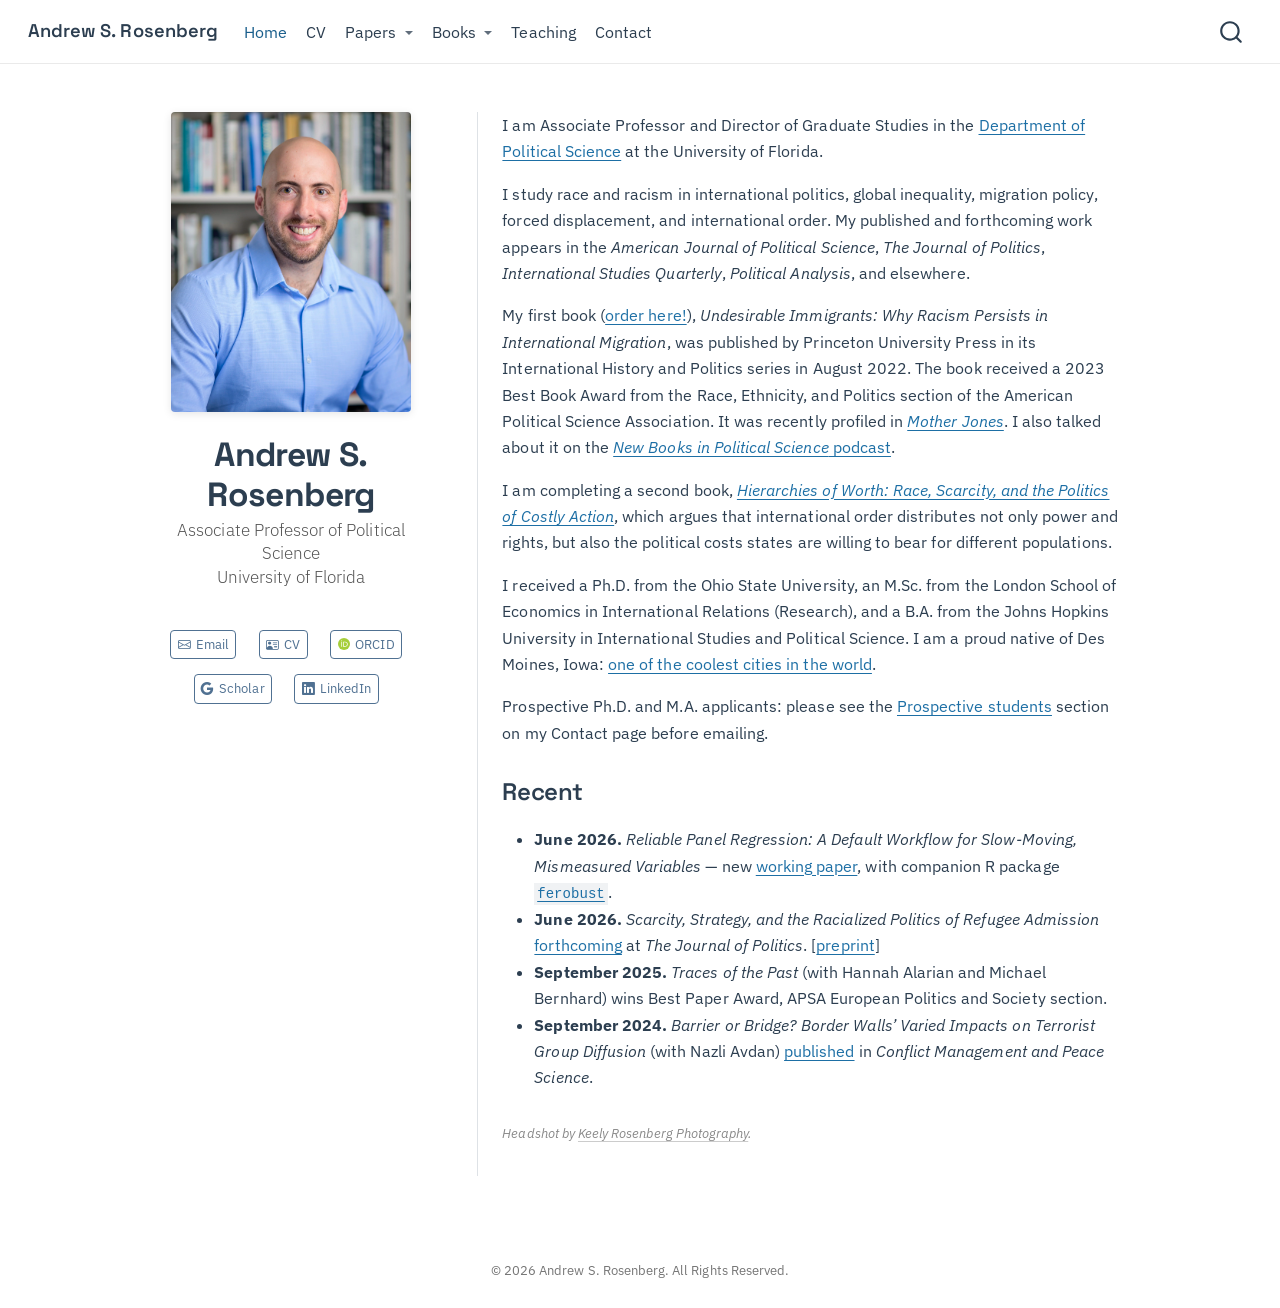
==== index.html @ 7e036d85 "Built site for gh-pages" ====
<!DOCTYPE html>
<html xmlns="http://www.w3.org/1999/xhtml" lang="en" xml:lang="en"><head>

<meta charset="utf-8">
<meta name="generator" content="quarto-1.10.18">

<meta name="viewport" content="width=device-width, initial-scale=1.0, user-scalable=yes">


<title>Andrew S. Rosenberg</title>
<style>
/* Default styles provided by pandoc.
** See https://pandoc.org/MANUAL.html#variables-for-html for config info.
*/
span.smallcaps{font-variant: small-caps;}
div.columns{display: flex; gap: 1.5em;}
div.column{flex: auto;}
@media screen {
div.columns{gap: min(4vw, 1.5em);}
div.column{overflow-x: auto;}
}
div.hanging-indent{margin-left: 1.5em; text-indent: -1.5em;}
ul.task-list{list-style: none;}
ul.task-list li input[type="checkbox"] {
  width: 0.8em;
  margin: 0 0.8em 0.2em -1em; /* quarto-specific, see https://github.com/quarto-dev/quarto-cli/issues/4556 */ 
  vertical-align: middle;
}
</style>


<script src="site_libs/quarto-nav/quarto-nav.js"></script>
<script src="site_libs/clipboard/clipboard.min.js"></script>
<script src="site_libs/quarto-search/autocomplete.umd.js"></script>
<script src="site_libs/quarto-search/fuse.min.js"></script>
<script src="site_libs/quarto-search/quarto-search.js"></script>
<meta name="quarto:offset" content="./">
<script src="site_libs/quarto-html/quarto.js" type="module"></script>
<script src="site_libs/quarto-html/tabsets/tabsets.js" type="module"></script>
<script src="site_libs/quarto-html/popper.min.js"></script>
<script src="site_libs/quarto-html/tippy.umd.min.js"></script>
<link href="site_libs/quarto-html/tippy.css" rel="stylesheet">
<link href="site_libs/quarto-html/quarto-syntax-highlighting-64a204ab8560d761af7679ceaba22944.css" rel="stylesheet" id="quarto-text-highlighting-styles">
<script src="site_libs/bootstrap/bootstrap.min.js"></script>
<link href="site_libs/bootstrap/bootstrap-icons.css" rel="stylesheet">
<link href="site_libs/bootstrap/bootstrap-4865375f4abc5d9d3b9dc83398e2c90b.min.css" rel="stylesheet" append-hash="true" id="quarto-bootstrap" data-mode="light">
<script id="quarto-search-options" type="application/json">{
  "location": "navbar",
  "copy-button": false,
  "collapse-after": 3,
  "panel-placement": "end",
  "type": "overlay",
  "limit": 50,
  "keyboard-shortcut": [
    "f",
    "/",
    "s"
  ],
  "show-item-context": false,
  "language": {
    "search-no-results-text": "No results",
    "search-matching-documents-text": "matching documents",
    "search-copy-link-title": "Copy link to search",
    "search-hide-matches-text": "Hide additional matches",
    "search-more-match-text": "more match in this document",
    "search-more-matches-text": "more matches in this document",
    "search-clear-button-title": "Clear",
    "search-text-placeholder": "",
    "search-detached-cancel-button-title": "Cancel",
    "search-submit-button-title": "Submit",
    "search-label": "Search"
  }
}</script>
<!-- Privacy-friendly analytics by Umami -->
<script defer="" src="https://cloud.umami.is/script.js" data-website-id="df23a5e4-51db-4d47-b178-74a1fa1f4a44"></script>


<meta property="og:title" content="Andrew S. Rosenberg">
<meta property="og:description" content="Associate Professor of Political ScienceUniversity of Florida">
<meta property="og:site_name" content="Andrew S. Rosenberg">
<meta name="twitter:title" content="Andrew S. Rosenberg">
<meta name="twitter:description" content="Associate Professor of Political ScienceUniversity of Florida">
<meta name="twitter:card" content="summary">
</head>

<body class="nav-fixed fullcontent quarto-light">

<div id="quarto-search-results"></div>
  <header id="quarto-header" class="headroom fixed-top">
    <nav class="navbar navbar-expand-lg " data-bs-theme="dark">
      <div class="navbar-container container-fluid">
      <div class="navbar-brand-container mx-auto">
    <a class="navbar-brand" href="./index.html">
    <span class="navbar-title">Andrew S. Rosenberg</span>
    </a>
  </div>
            <div id="quarto-search" class="" title="Search"></div>
          <button class="navbar-toggler" type="button" data-bs-toggle="collapse" data-bs-target="#navbarCollapse" aria-controls="navbarCollapse" role="menu" aria-expanded="false" aria-label="Toggle navigation" onclick="if (window.quartoToggleHeadroom) { window.quartoToggleHeadroom(); }">
  <span class="navbar-toggler-icon"></span>
</button>
          <div class="collapse navbar-collapse" id="navbarCollapse">
            <ul class="navbar-nav navbar-nav-scroll me-auto">
  <li class="nav-item">
    <a class="nav-link active" href="./index.html" aria-current="page"> 
<span class="menu-text">Home</span></a>
  </li>  
  <li class="nav-item">
    <a class="nav-link" href="./assets/asr-cv.pdf"> 
<span class="menu-text">CV</span></a>
  </li>  
  <li class="nav-item dropdown ">
    <a class="nav-link dropdown-toggle" href="#" id="nav-menu-papers" role="link" data-bs-toggle="dropdown" aria-expanded="false">
 <span class="menu-text">Papers</span>
    </a>
    <ul class="dropdown-menu" aria-labelledby="nav-menu-papers">    
        <li>
    <a class="dropdown-item" href="./publications.html">
 <span class="dropdown-text">Publications</span></a>
  </li>  
        <li>
    <a class="dropdown-item" href="./working-papers.html">
 <span class="dropdown-text">Working Papers</span></a>
  </li>  
    </ul>
  </li>
  <li class="nav-item dropdown ">
    <a class="nav-link dropdown-toggle" href="#" id="nav-menu-books" role="link" data-bs-toggle="dropdown" aria-expanded="false">
 <span class="menu-text">Books</span>
    </a>
    <ul class="dropdown-menu" aria-labelledby="nav-menu-books">    
        <li>
    <a class="dropdown-item" href="./books/undesirable.html">
 <span class="dropdown-text">Undesirable Immigrants</span></a>
  </li>  
        <li>
    <a class="dropdown-item" href="./books/hierarchies.html">
 <span class="dropdown-text">Hierarchies of Worth</span></a>
  </li>  
    </ul>
  </li>
  <li class="nav-item">
    <a class="nav-link" href="./teaching.html"> 
<span class="menu-text">Teaching</span></a>
  </li>  
  <li class="nav-item">
    <a class="nav-link" href="./contact.html"> 
<span class="menu-text">Contact</span></a>
  </li>  
</ul>
          </div> <!-- /navcollapse -->
            <div class="quarto-navbar-tools">
</div>
      </div> <!-- /container-fluid -->
    </nav>
</header>
<!-- content -->
<div id="quarto-content" class="quarto-container page-columns page-rows-contents page-layout-article page-navbar">
<!-- sidebar -->
<!-- margin-sidebar -->
    
<!-- main -->
<div class="quarto-about-trestles">
  <div class="about-entity">
    <img src="assets/headshot.webp" class="about-image
  rounded " style="width: 15em;">
<header id="title-block-header" class="quarto-title-block default">
<div class="quarto-title">
<h1 class="title">Andrew S. Rosenberg</h1>
<p class="subtitle lead">Associate Professor of Political Science<br>University of Florida</p>
</div>
<div class="quarto-title-meta">
  </div>
</header>
    <div class="about-links">
  <a href="mailto:andrewrosenberg@ufl.edu" class="about-link" rel="" target="">
    <i class="bi bi-envelope"></i>
     <span class="about-link-text">Email</span>
  </a>
  <a href="/assets/asr-cv.pdf" class="about-link" rel="" target="">
    <i class="bi bi-person-vcard"></i>
     <span class="about-link-text">CV</span>
  </a>
  <a href="https://orcid.org/0000-0001-9374-7741" class="about-link" rel="" target="">
    <i class="bi bi-orcid"></i>
     <span class="about-link-text">ORCID</span>
  </a>
  <a href="https://scholar.google.com/citations?user=pQSgOXsAAAAJ&amp;hl=en" class="about-link" rel="" target="">
    <i class="bi bi-google"></i>
     <span class="about-link-text">Scholar</span>
  </a>
  <a href="https://www.linkedin.com/in/andrew-rosenberg-b7ba1b83/" class="about-link" rel="" target="">
    <i class="bi bi-linkedin"></i>
     <span class="about-link-text">LinkedIn</span>
  </a>
</div>
  </div>
  <div class="about-contents"><main class="content" id="quarto-document-content">
<p>I am Associate Professor and Director of Graduate Studies in the <a href="https://politicalscience.ufl.edu/">Department of Political Science</a> at the University of Florida.</p>
<p>I study race and racism in international politics, global inequality, migration policy, forced displacement, and international order. My published and forthcoming work appears in the <em>American Journal of Political Science</em>, <em>The Journal of Politics</em>, <em>International Studies Quarterly</em>, <em>Political Analysis</em>, and elsewhere.</p>
<p>My first book (<a href="https://press.princeton.edu/books/hardcover/9780691238739/undesirable-immigrants">order here!</a>), <em>Undesirable Immigrants: Why Racism Persists in International Migration</em>, was published by Princeton University Press in its International History and Politics series in August 2022. The book received a 2023 Best Book Award from the Race, Ethnicity, and Politics section of the American Political Science Association. It was recently profiled in <a href="https://www.motherjones.com/politics/2022/08/the-chinese-exclusion-act-may-be-in-the-past-but-racism-still-drives-most-immigration-policies/"><em>Mother Jones</em></a>. I also talked about it on the <a href="https://newbooksnetwork.com/undesirable-immigrants"><em>New Books in Political Science</em> podcast</a>.</p>
<p>I am completing a second book, <a href="./books/hierarchies.html"><em>Hierarchies of Worth: Race, Scarcity, and the Politics of Costly Action</em></a>, which argues that international order distributes not only power and rights, but also the political costs states are willing to bear for different populations.</p>
<p>I received a Ph.D.&nbsp;from the Ohio State University, an M.Sc. from the London School of Economics in International Relations (Research), and a B.A. from the Johns Hopkins University in International Studies and Political Science. I am a proud native of Des Moines, Iowa: <a href="https://www.politico.com/magazine/story/2016/01/how-des-moines-iowa-got-cool-213552">one of the coolest cities in the world</a>.</p>
<p>Prospective Ph.D.&nbsp;and M.A.&nbsp;applicants: please see the <a href="./contact.html#prospective-students">Prospective students</a> section on my Contact page before emailing.</p>
<section id="recent" class="level2">
<h2 data-anchor-id="recent">Recent</h2>
<ul>
<li><strong>June 2026.</strong> <em>Reliable Panel Regression: A Default Workflow for Slow-Moving, Mismeasured Variables</em> — new <a href="https://arxiv.org/abs/2606.14009">working paper</a>, with companion R package <a href="https://github.com/asrosenberg/ferobust"><code>ferobust</code></a>.</li>
<li><strong>June 2026.</strong> <em>Scarcity, Strategy, and the Racialized Politics of Refugee Admission</em> <a href="https://doi.org/10.1086/742812">forthcoming</a> at <em>The Journal of Politics</em>. [<a href="https://osf.io/preprints/socarxiv/fm8u4_v1">preprint</a>]</li>
<li><strong>September 2025.</strong> <em>Traces of the Past</em> (with Hannah Alarian and Michael Bernhard) wins Best Paper Award, APSA European Politics and Society section.</li>
<li><strong>September 2024.</strong> <em>Barrier or Bridge? Border Walls’ Varied Impacts on Terrorist Group Diffusion</em> (with Nazli Avdan) <a href="https://doi.org/10.1177/07388942241270927">published</a> in <em>Conflict Management and Peace Science</em>.</li>
</ul>
<div class="photo-credit">
<p>Headshot by <a href="https://keelyrosenbergphotography.com/">Keely Rosenberg Photography</a>.</p>
</div>


</section>
</main></div>
</div>
 <!-- /main -->
<script id="quarto-html-after-body" type="application/javascript">
  window.document.addEventListener("DOMContentLoaded", function (event) {
    const isCodeAnnotation = (el) => {
      for (const clz of el.classList) {
        if (clz.startsWith('code-annotation-')) {                     
          return true;
        }
      }
      return false;
    }
    const onCopySuccess = function(e) {
      // button target
      const button = e.trigger;
      // don't keep focus
      button.blur();
      // flash "checked"
      button.classList.add('code-copy-button-checked');
      var currentTitle = button.getAttribute("title");
      button.setAttribute("title", "Copied!");
      let tooltip;
      if (window.bootstrap) {
        button.setAttribute("data-bs-toggle", "tooltip");
        button.setAttribute("data-bs-placement", "left");
        button.setAttribute("data-bs-title", "Copied!");
        tooltip = new bootstrap.Tooltip(button, 
          { trigger: "manual", 
            customClass: "code-copy-button-tooltip",
            offset: [0, -8]});
        tooltip.show();    
      }
      setTimeout(function() {
        if (tooltip) {
          tooltip.hide();
          button.removeAttribute("data-bs-title");
          button.removeAttribute("data-bs-toggle");
          button.removeAttribute("data-bs-placement");
        }
        button.setAttribute("title", currentTitle);
        button.classList.remove('code-copy-button-checked');
      }, 1000);
      // clear code selection
      e.clearSelection();
    }
    const getTextToCopy = function(trigger) {
      const outerScaffold = trigger.parentElement.cloneNode(true);
      const codeEl = outerScaffold.querySelector('code');
      for (const childEl of codeEl.children) {
        if (isCodeAnnotation(childEl)) {
          childEl.remove();
        }
      }
      return codeEl.innerText;
    }
    const clipboard = new window.ClipboardJS('.code-copy-button:not([data-in-quarto-modal])', {
      text: getTextToCopy
    });
    clipboard.on('success', onCopySuccess);
    if (window.document.getElementById('quarto-embedded-source-code-modal')) {
      const clipboardModal = new window.ClipboardJS('.code-copy-button[data-in-quarto-modal]', {
        text: getTextToCopy,
        container: window.document.getElementById('quarto-embedded-source-code-modal')
      });
      clipboardModal.on('success', onCopySuccess);
    }
      var localhostRegex = new RegExp(/^(?:http|https):\/\/localhost\:?[0-9]*\//);
      var mailtoRegex = new RegExp(/^mailto:/);
        var filterRegex = new RegExp("https:\/\/andrewrosenberg\.com");
      var isInternal = (href) => {
          return filterRegex.test(href) || localhostRegex.test(href) || mailtoRegex.test(href);
      }
      // Inspect non-navigation links and adorn them if external
     var links = window.document.querySelectorAll('a[href]:not(.nav-link):not(.navbar-brand):not(.toc-action):not(.sidebar-link):not(.sidebar-item-toggle):not(.pagination-link):not(.no-external):not([aria-hidden]):not(.dropdown-item):not(.quarto-navigation-tool):not(.about-link)');
      for (var i=0; i<links.length; i++) {
        const link = links[i];
        if (!isInternal(link.href)) {
          // undo the damage that might have been done by quarto-nav.js in the case of
          // links that we want to consider external
          if (link.dataset.originalHref !== undefined) {
            link.href = link.dataset.originalHref;
          }
        }
      }
    function tippyHover(el, contentFn, onTriggerFn, onUntriggerFn) {
      const config = {
        allowHTML: true,
        maxWidth: 500,
        delay: 100,
        arrow: false,
        appendTo: function(el) {
            return el.parentElement;
        },
        interactive: true,
        interactiveBorder: 10,
        theme: 'quarto',
        placement: 'bottom-start',
      };
      if (contentFn) {
        config.content = contentFn;
      }
      if (onTriggerFn) {
        config.onTrigger = onTriggerFn;
      }
      if (onUntriggerFn) {
        config.onUntrigger = onUntriggerFn;
      }
      window.tippy(el, config); 
    }
    const noterefs = window.document.querySelectorAll('a[role="doc-noteref"]');
    for (var i=0; i<noterefs.length; i++) {
      const ref = noterefs[i];
      tippyHover(ref, function() {
        // use id or data attribute instead here
        let href = ref.getAttribute('data-footnote-href') || ref.getAttribute('href');
        try { href = new URL(href).hash; } catch {}
        const id = href.replace(/^#\/?/, "");
        const note = window.document.getElementById(id);
        if (note) {
          return note.innerHTML;
        } else {
          return "";
        }
      });
    }
    const xrefs = window.document.querySelectorAll('a.quarto-xref');
    const processXRef = (id, note) => {
      // Strip column container classes
      const stripColumnClz = (el) => {
        el.classList.remove("page-full", "page-columns");
        if (el.children) {
          for (const child of el.children) {
            stripColumnClz(child);
          }
        }
      }
      stripColumnClz(note)
      if (id === null || id.startsWith('sec-')) {
        // Special case sections, only their first couple elements
        const container = document.createElement("div");
        if (note.children && note.children.length > 2) {
          container.appendChild(note.children[0].cloneNode(true));
          for (let i = 1; i < note.children.length; i++) {
            const child = note.children[i];
            if (child.tagName === "P" && child.innerText === "") {
              continue;
            } else {
              container.appendChild(child.cloneNode(true));
              break;
            }
          }
          if (window.Quarto?.typesetMath) {
            window.Quarto.typesetMath(container);
          }
          return container.innerHTML
        } else {
          if (window.Quarto?.typesetMath) {
            window.Quarto.typesetMath(note);
          }
          return note.innerHTML;
        }
      } else {
        // Remove any anchor links if they are present
        const anchorLink = note.querySelector('a.anchorjs-link');
        if (anchorLink) {
          anchorLink.remove();
        }
        if (window.Quarto?.typesetMath) {
          window.Quarto.typesetMath(note);
        }
        if (note.classList.contains("callout")) {
          return note.outerHTML;
        } else {
          return note.innerHTML;
        }
      }
    }
    for (var i=0; i<xrefs.length; i++) {
      const xref = xrefs[i];
      tippyHover(xref, undefined, function(instance) {
        instance.disable();
        let url = xref.getAttribute('href');
        let hash = undefined; 
        if (url.startsWith('#')) {
          hash = url;
        } else {
          try { hash = new URL(url).hash; } catch {}
        }
        if (hash) {
          const id = hash.replace(/^#\/?/, "");
          const note = window.document.getElementById(id);
          if (note !== null) {
            try {
              const html = processXRef(id, note.cloneNode(true));
              instance.setContent(html);
            } finally {
              instance.enable();
              instance.show();
            }
          } else {
            // See if we can fetch this
            fetch(url.split('#')[0])
            .then(res => res.text())
            .then(html => {
              const parser = new DOMParser();
              const htmlDoc = parser.parseFromString(html, "text/html");
              const note = htmlDoc.getElementById(id);
              if (note !== null) {
                const html = processXRef(id, note);
                instance.setContent(html);
              } 
            }).finally(() => {
              instance.enable();
              instance.show();
            });
          }
        } else {
          // See if we can fetch a full url (with no hash to target)
          // This is a special case and we should probably do some content thinning / targeting
          fetch(url)
          .then(res => res.text())
          .then(html => {
            const parser = new DOMParser();
            const htmlDoc = parser.parseFromString(html, "text/html");
            const note = htmlDoc.querySelector('main.content');
            if (note !== null) {
              // This should only happen for chapter cross references
              // (since there is no id in the URL)
              // remove the first header
              if (note.children.length > 0 && note.children[0].tagName === "HEADER") {
                note.children[0].remove();
              }
              const html = processXRef(null, note);
              instance.setContent(html);
            } 
          }).finally(() => {
            instance.enable();
            instance.show();
          });
        }
      }, function(instance) {
      });
    }
        let selectedAnnoteEl;
        const selectorForAnnotation = ( cell, annotation) => {
          let cellAttr = 'data-code-cell="' + cell + '"';
          let lineAttr = 'data-code-annotation="' +  annotation + '"';
          const selector = 'span[' + cellAttr + '][' + lineAttr + ']';
          return selector;
        }
        const selectCodeLines = (annoteEl) => {
          const doc = window.document;
          const targetCell = annoteEl.getAttribute("data-target-cell");
          const targetAnnotation = annoteEl.getAttribute("data-target-annotation");
          const annoteSpan = window.document.querySelector(selectorForAnnotation(targetCell, targetAnnotation));
          const lines = annoteSpan.getAttribute("data-code-lines").split(",");
          const lineIds = lines.map((line) => {
            return targetCell + "-" + line;
          })
          let top = null;
          let height = null;
          let parent = null;
          if (lineIds.length > 0) {
              //compute the position of the single el (top and bottom and make a div)
              const el = window.document.getElementById(lineIds[0]);
              top = el.offsetTop;
              height = el.offsetHeight;
              parent = el.parentElement.parentElement;
            if (lineIds.length > 1) {
              const lastEl = window.document.getElementById(lineIds[lineIds.length - 1]);
              const bottom = lastEl.offsetTop + lastEl.offsetHeight;
              height = bottom - top;
            }
            if (top !== null && height !== null && parent !== null) {
              // cook up a div (if necessary) and position it 
              let div = window.document.getElementById("code-annotation-line-highlight");
              if (div === null) {
                div = window.document.createElement("div");
                div.setAttribute("id", "code-annotation-line-highlight");
                div.style.position = 'absolute';
                parent.appendChild(div);
              }
              div.style.top = top - 2 + "px";
              div.style.height = height + 4 + "px";
              div.style.left = 0;
              let gutterDiv = window.document.getElementById("code-annotation-line-highlight-gutter");
              if (gutterDiv === null) {
                gutterDiv = window.document.createElement("div");
                gutterDiv.setAttribute("id", "code-annotation-line-highlight-gutter");
                gutterDiv.style.position = 'absolute';
                const codeCell = window.document.getElementById(targetCell);
                const gutter = codeCell.querySelector('.code-annotation-gutter');
                gutter.appendChild(gutterDiv);
              }
              gutterDiv.style.top = top - 2 + "px";
              gutterDiv.style.height = height + 4 + "px";
            }
            selectedAnnoteEl = annoteEl;
          }
        };
        const unselectCodeLines = () => {
          const elementsIds = ["code-annotation-line-highlight", "code-annotation-line-highlight-gutter"];
          elementsIds.forEach((elId) => {
            const div = window.document.getElementById(elId);
            if (div) {
              div.remove();
            }
          });
          selectedAnnoteEl = undefined;
        };
          // Handle positioning of the toggle
      window.addEventListener(
        "resize",
        throttle(() => {
          elRect = undefined;
          if (selectedAnnoteEl) {
            selectCodeLines(selectedAnnoteEl);
          }
        }, 10)
      );
      function throttle(fn, ms) {
      let throttle = false;
      let timer;
        return (...args) => {
          if(!throttle) { // first call gets through
              fn.apply(this, args);
              throttle = true;
          } else { // all the others get throttled
              if(timer) clearTimeout(timer); // cancel #2
              timer = setTimeout(() => {
                fn.apply(this, args);
                timer = throttle = false;
              }, ms);
          }
        };
      }
        // Attach click handler to the DT
        const annoteDls = window.document.querySelectorAll('dt[data-target-cell]');
        for (const annoteDlNode of annoteDls) {
          annoteDlNode.addEventListener('click', (event) => {
            const clickedEl = event.target;
            if (clickedEl !== selectedAnnoteEl) {
              unselectCodeLines();
              const activeEl = window.document.querySelector('dt[data-target-cell].code-annotation-active');
              if (activeEl) {
                activeEl.classList.remove('code-annotation-active');
              }
              selectCodeLines(clickedEl);
              clickedEl.classList.add('code-annotation-active');
            } else {
              // Unselect the line
              unselectCodeLines();
              clickedEl.classList.remove('code-annotation-active');
            }
          });
        }
    const findCites = (el) => {
      const parentEl = el.parentElement;
      if (parentEl) {
        const cites = parentEl.dataset.cites;
        if (cites) {
          return {
            el,
            cites: cites.split(' ')
          };
        } else {
          return findCites(el.parentElement)
        }
      } else {
        return undefined;
      }
    };
    var bibliorefs = window.document.querySelectorAll('a[role="doc-biblioref"]');
    for (var i=0; i<bibliorefs.length; i++) {
      const ref = bibliorefs[i];
      const citeInfo = findCites(ref);
      if (citeInfo) {
        tippyHover(citeInfo.el, function() {
          var popup = window.document.createElement('div');
          citeInfo.cites.forEach(function(cite) {
            var citeDiv = window.document.createElement('div');
            citeDiv.classList.add('hanging-indent');
            citeDiv.classList.add('csl-entry');
            var biblioDiv = window.document.getElementById('ref-' + cite);
            if (biblioDiv) {
              citeDiv.innerHTML = biblioDiv.innerHTML;
            }
            popup.appendChild(citeDiv);
          });
          return popup.innerHTML;
        });
      }
    }
  });
  </script>
</div> <!-- /content -->
<footer class="footer">
  <div class="nav-footer">
    <div class="nav-footer-left">
      &nbsp;
    </div>   
    <div class="nav-footer-center">
<p>© 2026 Andrew S. Rosenberg. All Rights Reserved.</p>
</div>
    <div class="nav-footer-right">
      &nbsp;
    </div>
  </div>
</footer>




</body></html>
---- site_libs/quarto-html/tippy.css ----
.tippy-box[data-animation=fade][data-state=hidden]{opacity:0}[data-tippy-root]{max-width:calc(100vw - 10px)}.tippy-box{position:relative;background-color:#333;color:#fff;border-radius:4px;font-size:14px;line-height:1.4;white-space:normal;outline:0;transition-property:transform,visibility,opacity}.tippy-box[data-placement^=top]>.tippy-arrow{bottom:0}.tippy-box[data-placement^=top]>.tippy-arrow:before{bottom:-7px;left:0;border-width:8px 8px 0;border-top-color:initial;transform-origin:center top}.tippy-box[data-placement^=bottom]>.tippy-arrow{top:0}.tippy-box[data-placement^=bottom]>.tippy-arrow:before{top:-7px;left:0;border-width:0 8px 8px;border-bottom-color:initial;transform-origin:center bottom}.tippy-box[data-placement^=left]>.tippy-arrow{right:0}.tippy-box[data-placement^=left]>.tippy-arrow:before{border-width:8px 0 8px 8px;border-left-color:initial;right:-7px;transform-origin:center left}.tippy-box[data-placement^=right]>.tippy-arrow{left:0}.tippy-box[data-placement^=right]>.tippy-arrow:before{left:-7px;border-width:8px 8px 8px 0;border-right-color:initial;transform-origin:center right}.tippy-box[data-inertia][data-state=visible]{transition-timing-function:cubic-bezier(.54,1.5,.38,1.11)}.tippy-arrow{width:16px;height:16px;color:#333}.tippy-arrow:before{content:"";position:absolute;border-color:transparent;border-style:solid}.tippy-content{position:relative;padding:5px 9px;z-index:1}
---- site_libs/quarto-html/quarto-syntax-highlighting-64a204ab8560d761af7679ceaba22944.css ----
/* quarto syntax highlight colors */
:root {
  --quarto-hl-ot-color: #003B4F;
  --quarto-hl-at-color: #657422;
  --quarto-hl-ss-color: #20794D;
  --quarto-hl-an-color: #5E5E5E;
  --quarto-hl-fu-color: #4758AB;
  --quarto-hl-st-color: #20794D;
  --quarto-hl-cf-color: #003B4F;
  --quarto-hl-op-color: #5E5E5E;
  --quarto-hl-er-color: #AD0000;
  --quarto-hl-bn-color: #AD0000;
  --quarto-hl-al-color: #AD0000;
  --quarto-hl-va-color: #111111;
  --quarto-hl-bu-color: inherit;
  --quarto-hl-ex-color: inherit;
  --quarto-hl-pp-color: #AD0000;
  --quarto-hl-in-color: #5E5E5E;
  --quarto-hl-vs-color: #20794D;
  --quarto-hl-wa-color: #5E5E5E;
  --quarto-hl-do-color: #5E5E5E;
  --quarto-hl-im-color: #00769E;
  --quarto-hl-ch-color: #20794D;
  --quarto-hl-dt-color: #AD0000;
  --quarto-hl-fl-color: #AD0000;
  --quarto-hl-co-color: #5E5E5E;
  --quarto-hl-cv-color: #5E5E5E;
  --quarto-hl-cn-color: #8f5902;
  --quarto-hl-sc-color: #5E5E5E;
  --quarto-hl-dv-color: #AD0000;
  --quarto-hl-kw-color: #003B4F;
}

/* other quarto variables */
:root {
  --quarto-font-monospace: SFMono-Regular, Menlo, Monaco, Consolas, "Liberation Mono", "Courier New", monospace;
}

/* syntax highlight based on Pandoc's rules */
pre > code.sourceCode > span {
  color: #003B4F;
}

code.sourceCode > span {
  color: #003B4F;
}

div.sourceCode,
div.sourceCode pre.sourceCode {
  color: #003B4F;
}

/* Normal */
code span {
  color: #003B4F;
}

/* Alert */
code span.al {
  color: #AD0000;
  font-style: inherit;
}

/* Annotation */
code span.an {
  color: #5E5E5E;
  font-style: inherit;
}

/* Attribute */
code span.at {
  color: #657422;
  font-style: inherit;
}

/* BaseN */
code span.bn {
  color: #AD0000;
  font-style: inherit;
}

/* BuiltIn */
code span.bu {
  font-style: inherit;
}

/* ControlFlow */
code span.cf {
  color: #003B4F;
  font-weight: bold;
  font-style: inherit;
}

/* Char */
code span.ch {
  color: #20794D;
  font-style: inherit;
}

/* Constant */
code span.cn {
  color: #8f5902;
  font-style: inherit;
}

/* Comment */
code span.co {
  color: #5E5E5E;
  font-style: inherit;
}

/* CommentVar */
code span.cv {
  color: #5E5E5E;
  font-style: italic;
}

/* Documentation */
code span.do {
  color: #5E5E5E;
  font-style: italic;
}

/* DataType */
code span.dt {
  color: #AD0000;
  font-style: inherit;
}

/* DecVal */
code span.dv {
  color: #AD0000;
  font-style: inherit;
}

/* Error */
code span.er {
  color: #AD0000;
  font-style: inherit;
}

/* Extension */
code span.ex {
  font-style: inherit;
}

/* Float */
code span.fl {
  color: #AD0000;
  font-style: inherit;
}

/* Function */
code span.fu {
  color: #4758AB;
  font-style: inherit;
}

/* Import */
code span.im {
  color: #00769E;
  font-style: inherit;
}

/* Information */
code span.in {
  color: #5E5E5E;
  font-style: inherit;
}

/* Keyword */
code span.kw {
  color: #003B4F;
  font-weight: bold;
  font-style: inherit;
}

/* Operator */
code span.op {
  color: #5E5E5E;
  font-style: inherit;
}

/* Other */
code span.ot {
  color: #003B4F;
  font-style: inherit;
}

/* Preprocessor */
code span.pp {
  color: #AD0000;
  font-style: inherit;
}

/* SpecialChar */
code span.sc {
  color: #5E5E5E;
  font-style: inherit;
}

/* SpecialString */
code span.ss {
  color: #20794D;
  font-style: inherit;
}

/* String */
code span.st {
  color: #20794D;
  font-style: inherit;
}

/* Variable */
code span.va {
  color: #111111;
  font-style: inherit;
}

/* VerbatimString */
code span.vs {
  color: #20794D;
  font-style: inherit;
}

/* Warning */
code span.wa {
  color: #5E5E5E;
  font-style: italic;
}

.prevent-inlining {
  content: "</";
}

/*# sourceMappingURL=9d8d5bb603a83b8298b89080a598c93b.css.map */
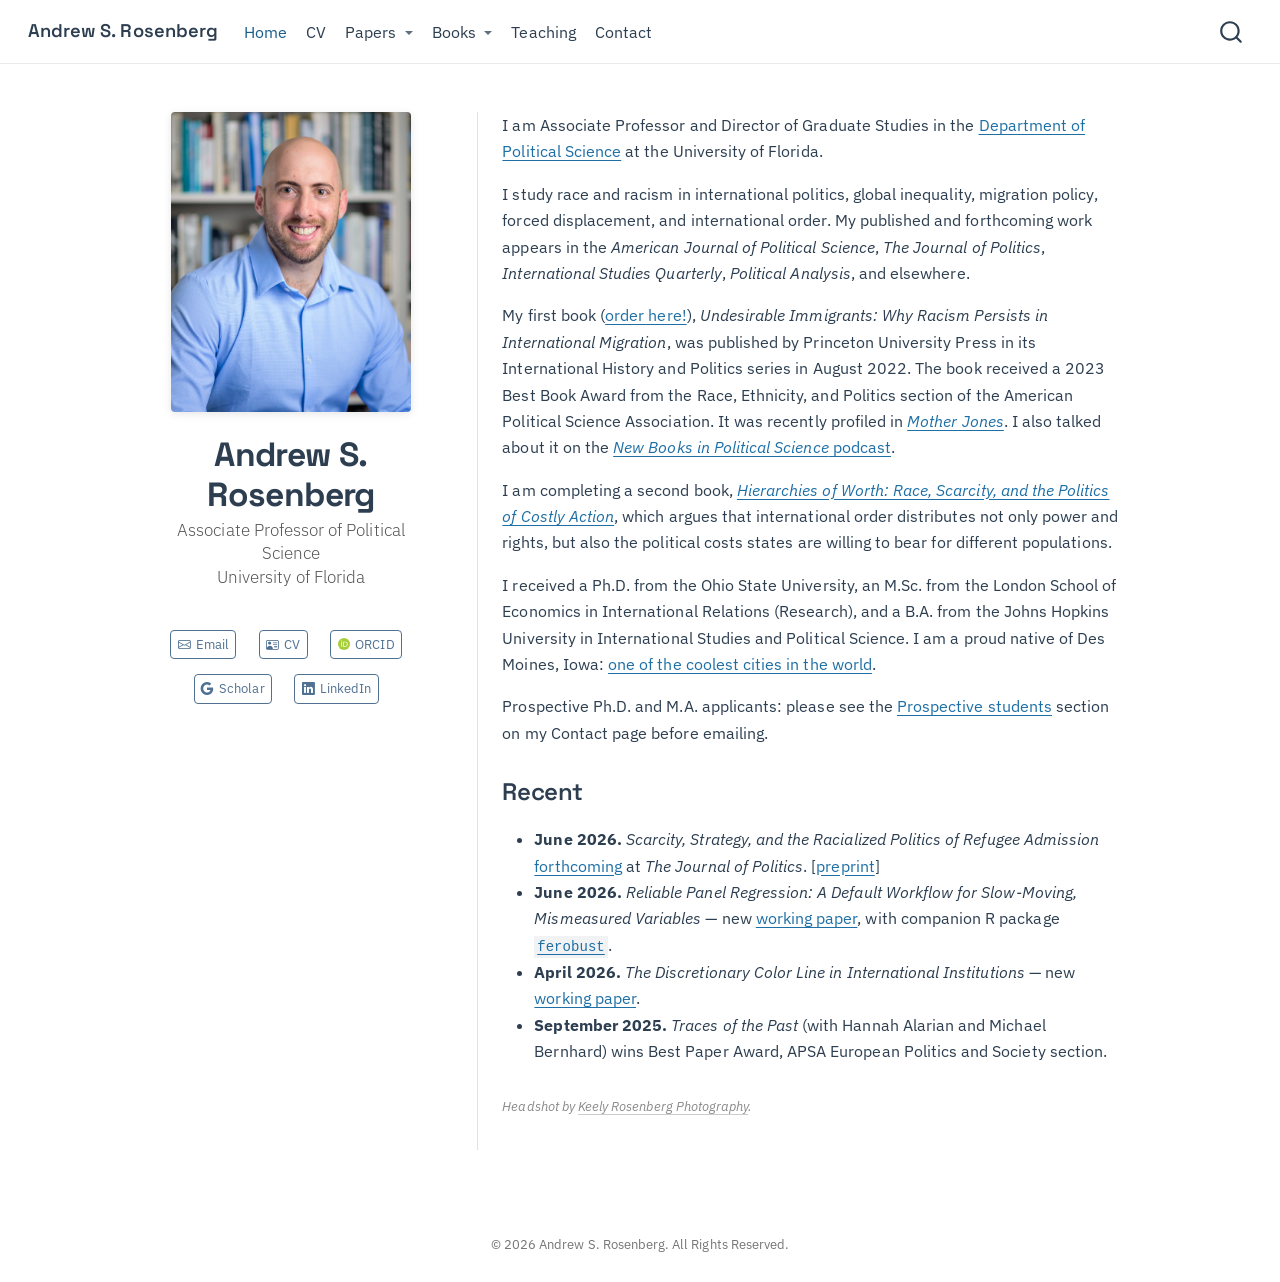
==== commit 3a81ca1b: "Built site for gh-pages" ====
--- a/index.html
+++ b/index.html
@@ -204,10 +204,10 @@
 <section id="recent" class="level2">
 <h2 data-anchor-id="recent">Recent</h2>
 <ul>
+<li><strong>June 2026.</strong> <em>Scarcity, Strategy, and the Racialized Politics of Refugee Admission</em> <a href="https://doi.org/10.1086/742812">forthcoming</a> at <em>The Journal of Politics</em>. [<a href="https://osf.io/preprints/socarxiv/fm8u4_v1">preprint</a>]</li>
 <li><strong>June 2026.</strong> <em>Reliable Panel Regression: A Default Workflow for Slow-Moving, Mismeasured Variables</em> — new <a href="https://arxiv.org/abs/2606.14009">working paper</a>, with companion R package <a href="https://github.com/asrosenberg/ferobust"><code>ferobust</code></a>.</li>
-<li><strong>June 2026.</strong> <em>Scarcity, Strategy, and the Racialized Politics of Refugee Admission</em> <a href="https://doi.org/10.1086/742812">forthcoming</a> at <em>The Journal of Politics</em>. [<a href="https://osf.io/preprints/socarxiv/fm8u4_v1">preprint</a>]</li>
+<li><strong>April 2026.</strong> <em>The Discretionary Color Line in International Institutions</em> — new <a href="https://osf.io/preprints/socarxiv/962sx_v1">working paper</a>.</li>
 <li><strong>September 2025.</strong> <em>Traces of the Past</em> (with Hannah Alarian and Michael Bernhard) wins Best Paper Award, APSA European Politics and Society section.</li>
-<li><strong>September 2024.</strong> <em>Barrier or Bridge? Border Walls’ Varied Impacts on Terrorist Group Diffusion</em> (with Nazli Avdan) <a href="https://doi.org/10.1177/07388942241270927">published</a> in <em>Conflict Management and Peace Science</em>.</li>
 </ul>
 <div class="photo-credit">
 <p>Headshot by <a href="https://keelyrosenbergphotography.com/">Keely Rosenberg Photography</a>.</p>
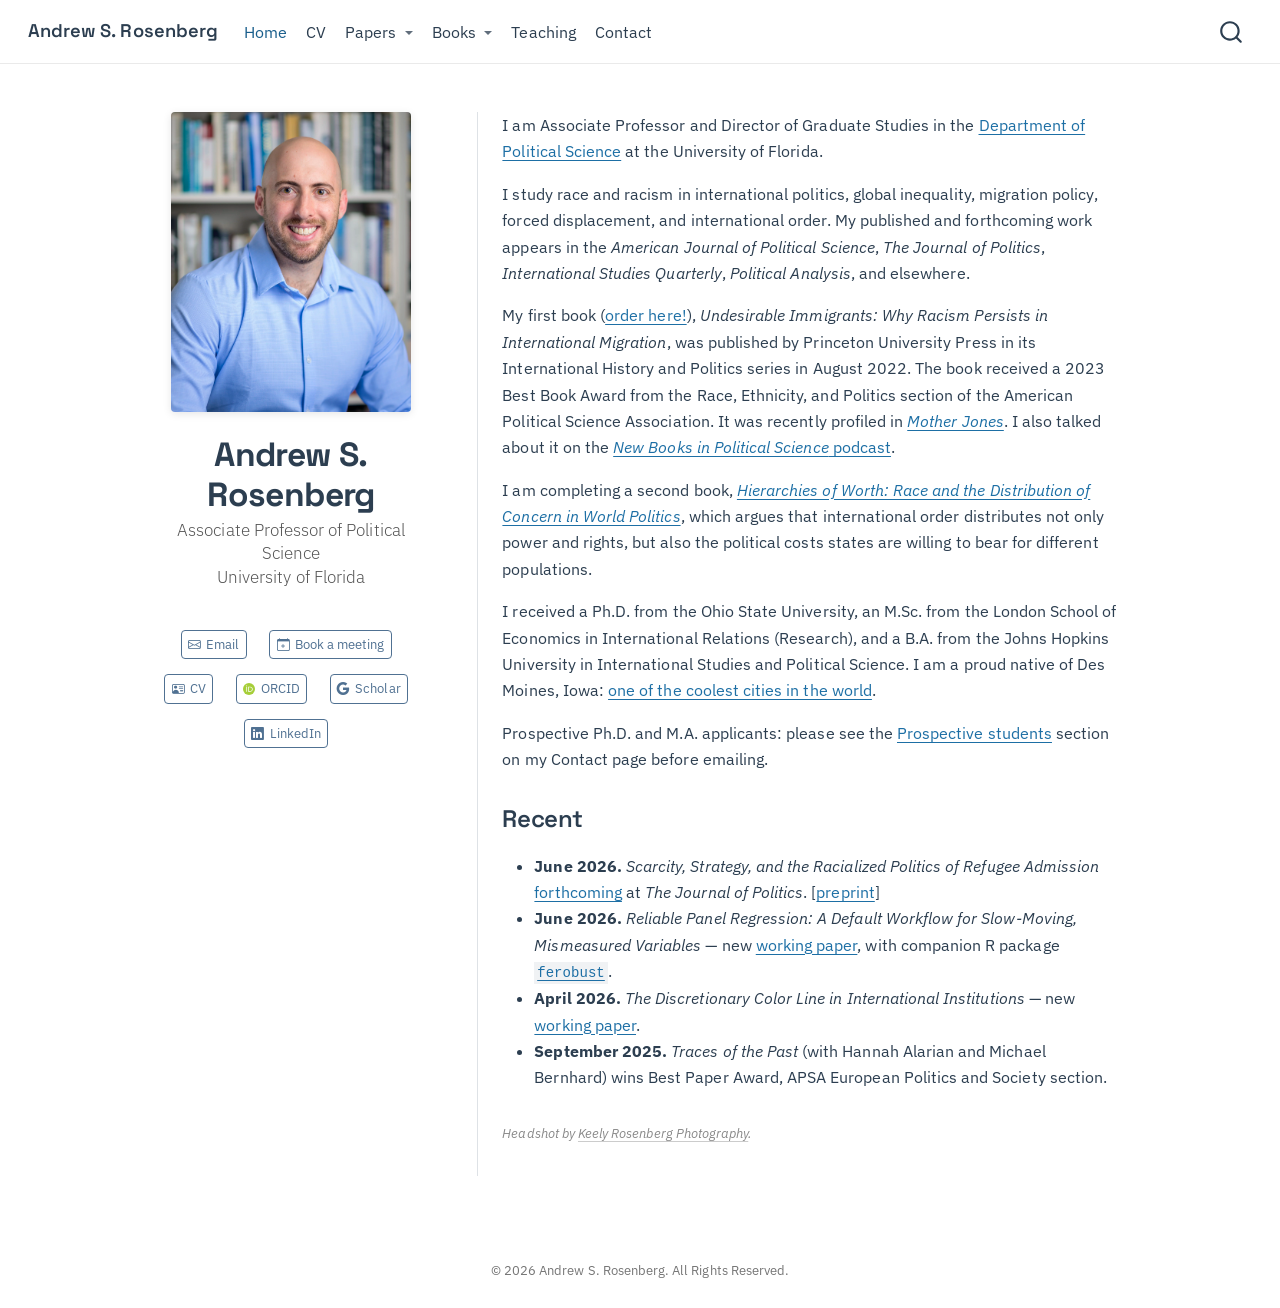
==== commit bb3f76ec: "Built site for gh-pages" ====
--- a/index.html
+++ b/index.html
@@ -43,7 +43,7 @@
 <link href="site_libs/quarto-html/quarto-syntax-highlighting-64a204ab8560d761af7679ceaba22944.css" rel="stylesheet" id="quarto-text-highlighting-styles">
 <script src="site_libs/bootstrap/bootstrap.min.js"></script>
 <link href="site_libs/bootstrap/bootstrap-icons.css" rel="stylesheet">
-<link href="site_libs/bootstrap/bootstrap-4865375f4abc5d9d3b9dc83398e2c90b.min.css" rel="stylesheet" append-hash="true" id="quarto-bootstrap" data-mode="light">
+<link href="site_libs/bootstrap/bootstrap-412f36593e9beeeafef011511b1ee0be.min.css" rel="stylesheet" append-hash="true" id="quarto-bootstrap" data-mode="light">
 <script id="quarto-search-options" type="application/json">{
   "location": "navbar",
   "copy-button": false,
@@ -176,6 +176,10 @@
     <i class="bi bi-envelope"></i>
      <span class="about-link-text">Email</span>
   </a>
+  <a href="https://outlook.office.com/bookwithme/user/68b099ea8bce483e83341306062589ab@ufl.edu?anonymous&amp;ismsaljsauthenabled&amp;ep=plink" class="about-link" rel="" target="">
+    <i class="bi bi-calendar-plus"></i>
+     <span class="about-link-text">Book a meeting</span>
+  </a>
   <a href="/assets/asr-cv.pdf" class="about-link" rel="" target="">
     <i class="bi bi-person-vcard"></i>
      <span class="about-link-text">CV</span>
@@ -198,7 +202,7 @@
 <p>I am Associate Professor and Director of Graduate Studies in the <a href="https://politicalscience.ufl.edu/">Department of Political Science</a> at the University of Florida.</p>
 <p>I study race and racism in international politics, global inequality, migration policy, forced displacement, and international order. My published and forthcoming work appears in the <em>American Journal of Political Science</em>, <em>The Journal of Politics</em>, <em>International Studies Quarterly</em>, <em>Political Analysis</em>, and elsewhere.</p>
 <p>My first book (<a href="https://press.princeton.edu/books/hardcover/9780691238739/undesirable-immigrants">order here!</a>), <em>Undesirable Immigrants: Why Racism Persists in International Migration</em>, was published by Princeton University Press in its International History and Politics series in August 2022. The book received a 2023 Best Book Award from the Race, Ethnicity, and Politics section of the American Political Science Association. It was recently profiled in <a href="https://www.motherjones.com/politics/2022/08/the-chinese-exclusion-act-may-be-in-the-past-but-racism-still-drives-most-immigration-policies/"><em>Mother Jones</em></a>. I also talked about it on the <a href="https://newbooksnetwork.com/undesirable-immigrants"><em>New Books in Political Science</em> podcast</a>.</p>
-<p>I am completing a second book, <a href="./books/hierarchies.html"><em>Hierarchies of Worth: Race, Scarcity, and the Politics of Costly Action</em></a>, which argues that international order distributes not only power and rights, but also the political costs states are willing to bear for different populations.</p>
+<p>I am completing a second book, <a href="./books/hierarchies.html"><em>Hierarchies of Worth: Race and the Distribution of Concern in World Politics</em></a>, which argues that international order distributes not only power and rights, but also the political costs states are willing to bear for different populations.</p>
 <p>I received a Ph.D.&nbsp;from the Ohio State University, an M.Sc. from the London School of Economics in International Relations (Research), and a B.A. from the Johns Hopkins University in International Studies and Political Science. I am a proud native of Des Moines, Iowa: <a href="https://www.politico.com/magazine/story/2016/01/how-des-moines-iowa-got-cool-213552">one of the coolest cities in the world</a>.</p>
 <p>Prospective Ph.D.&nbsp;and M.A.&nbsp;applicants: please see the <a href="./contact.html#prospective-students">Prospective students</a> section on my Contact page before emailing.</p>
 <section id="recent" class="level2">
